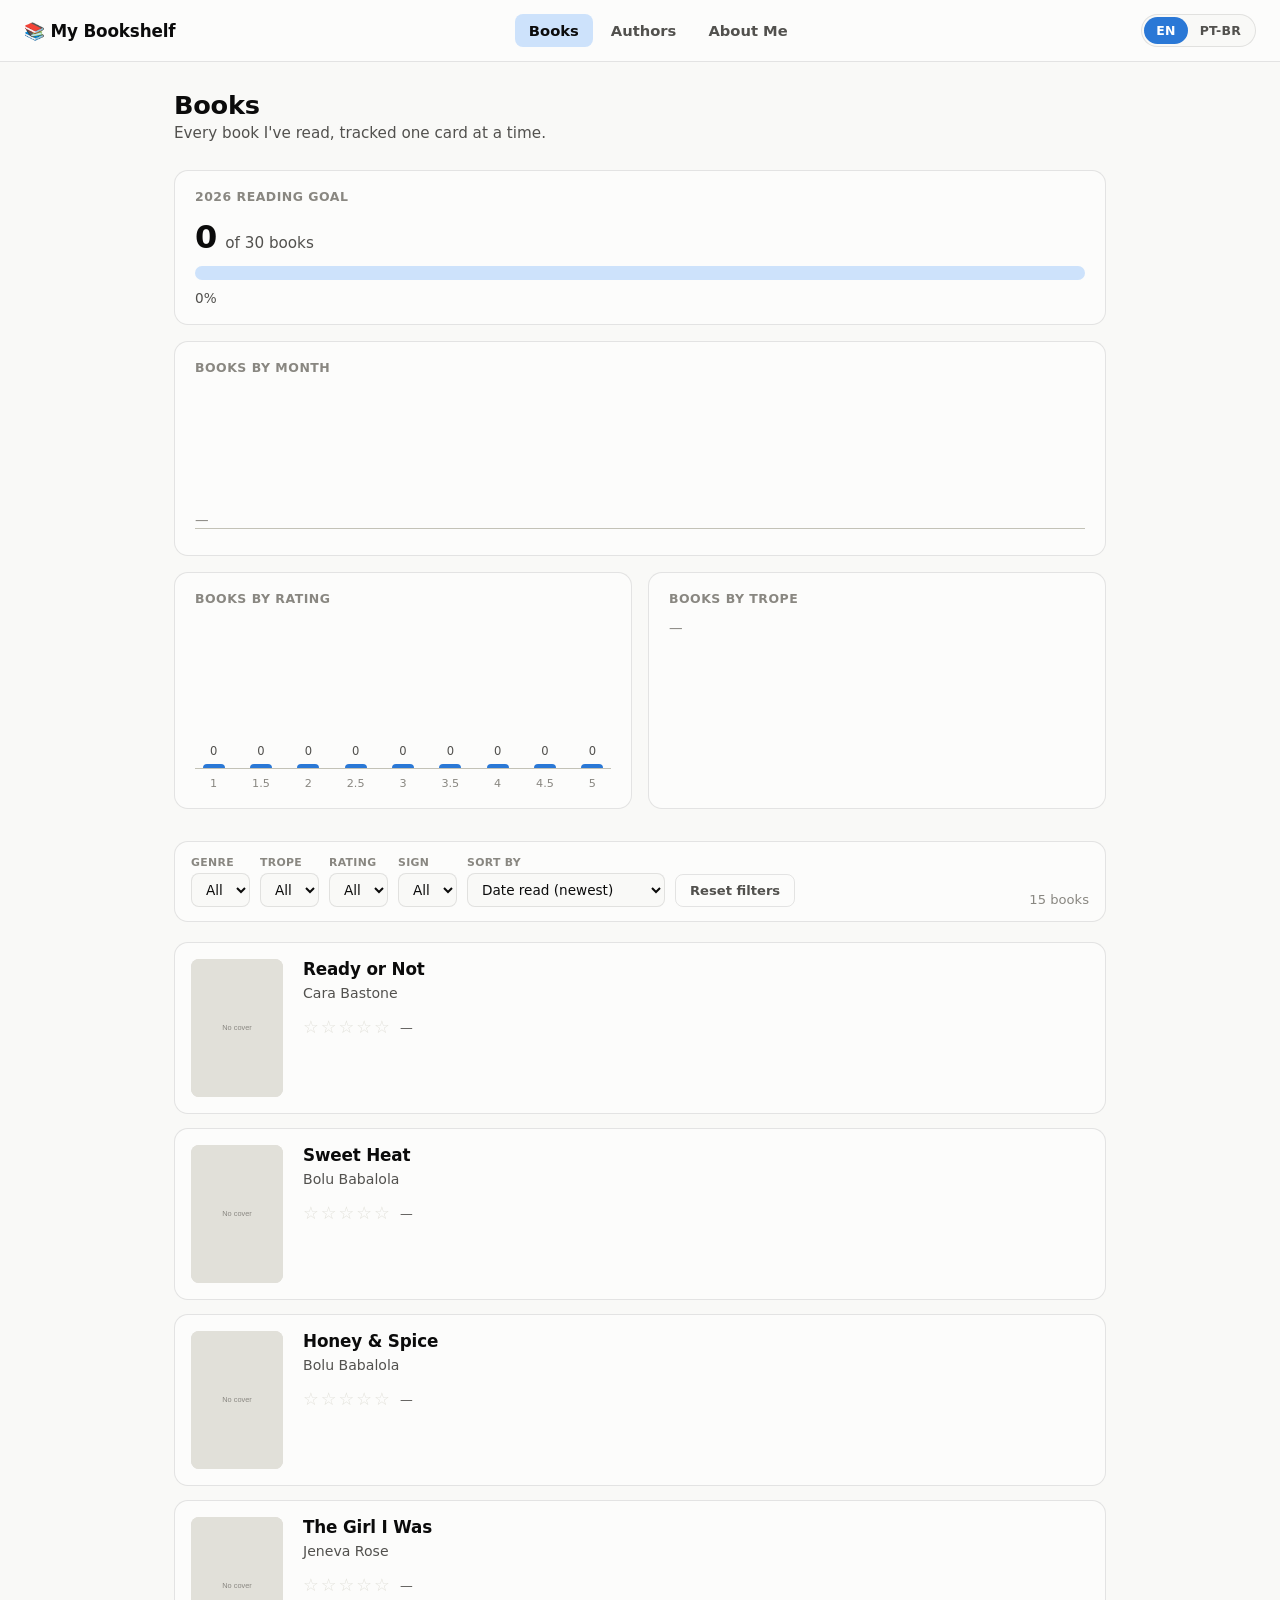
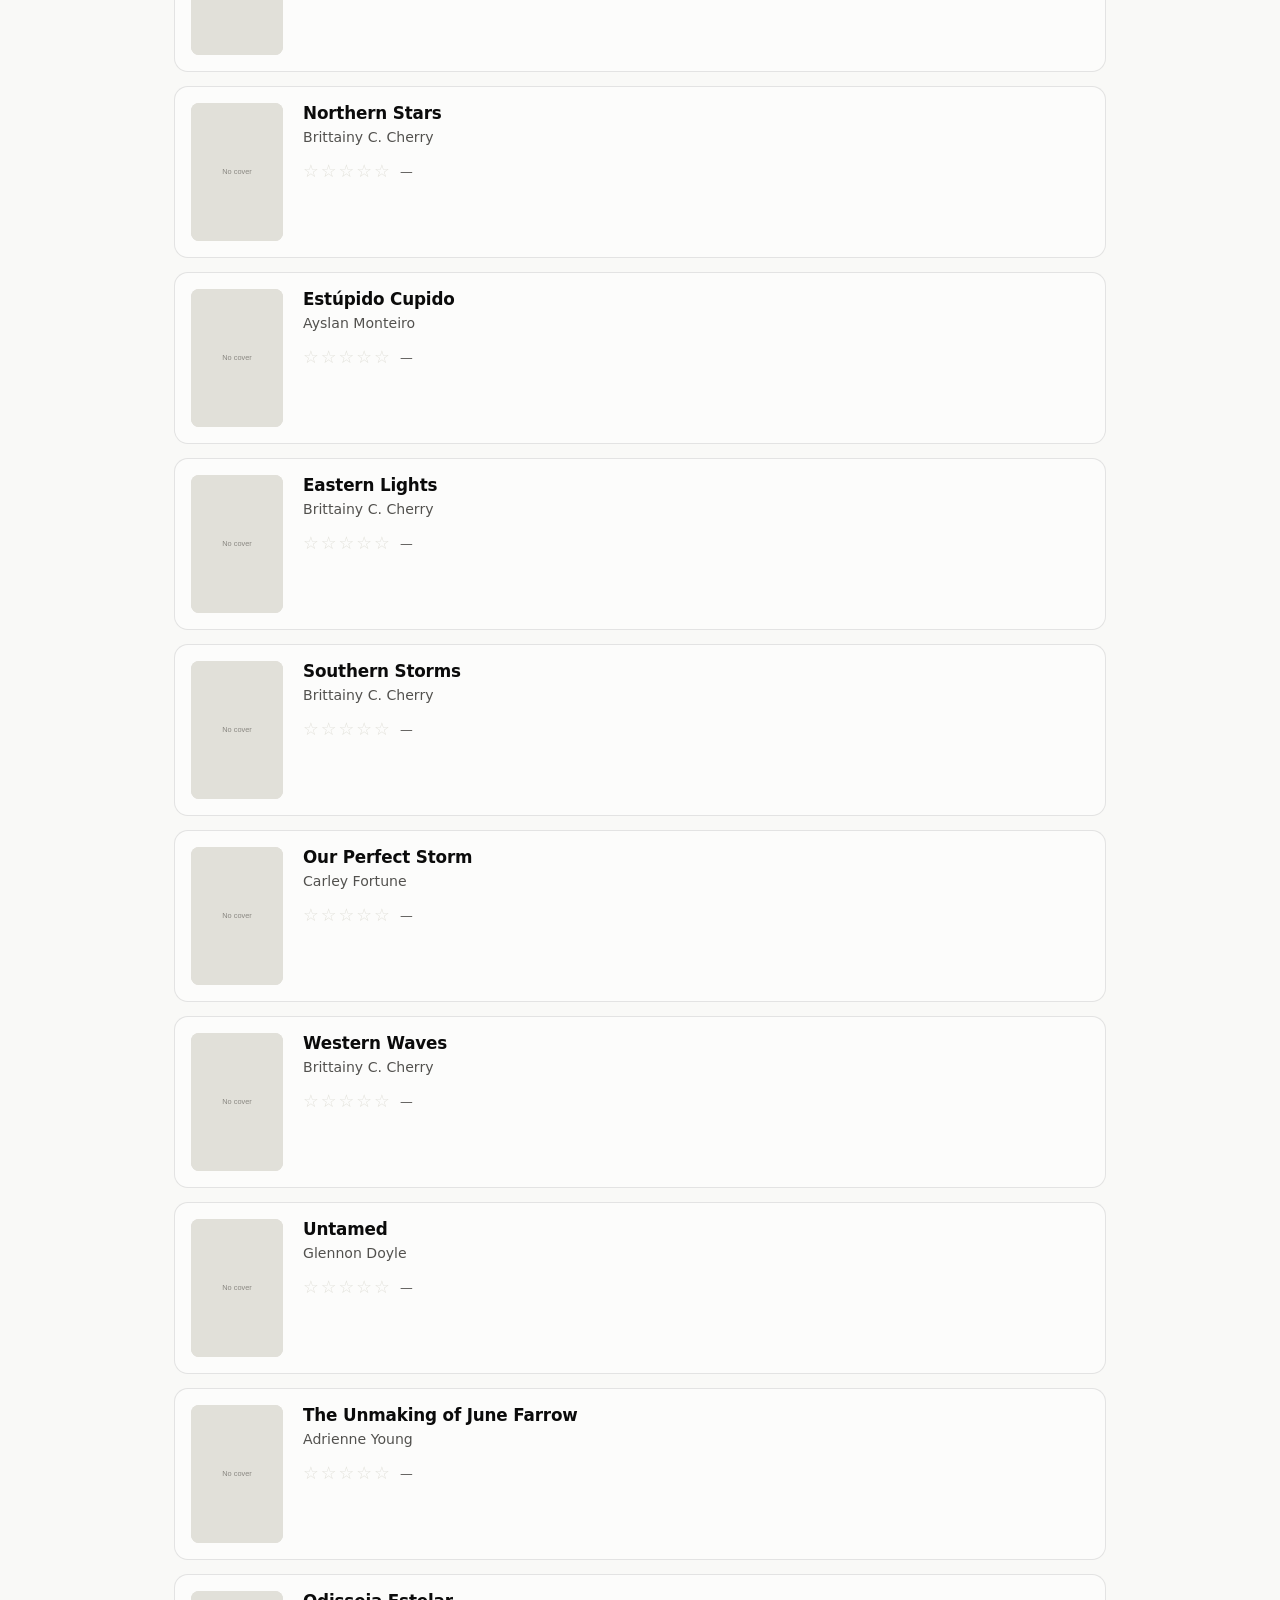
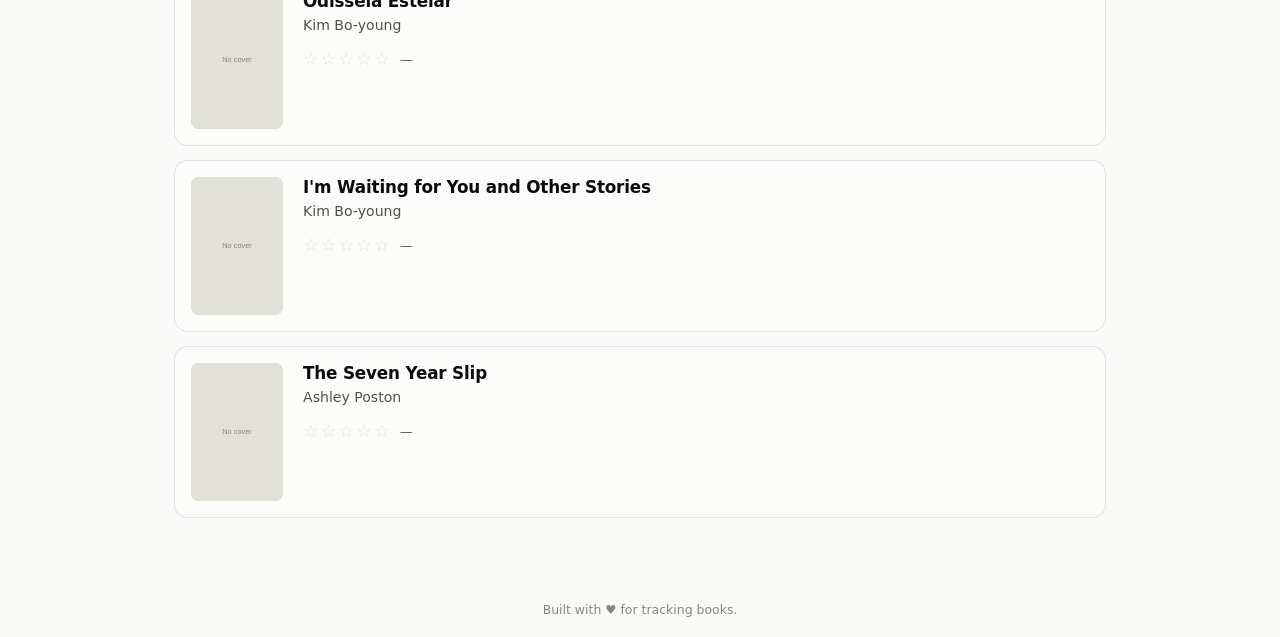
==== index.html @ 62104d34 "Scaffold books-library site: nav, i18n (EN/PT-BR), dashboard, book cards, filters/sorting Co-Authore" ====
<!doctype html>
<html lang="en">
<head>
  <meta charset="utf-8" />
  <meta name="viewport" content="width=device-width, initial-scale=1" />
  <title>Books — My Bookshelf</title>
  <link rel="stylesheet" href="css/style.css" />
</head>
<body data-page="books">
  <div id="nav-placeholder"></div>

  <main>
    <h1 class="page-title" data-i18n="books.title"></h1>
    <p class="page-subtitle" data-i18n="books.subtitle"></p>

    <section class="dashboard" id="dashboard" aria-label="Reading stats">
      <div class="viz-card viz-card--wide">
        <h2 class="viz-card__title" data-i18n="dashboard.goal.title"></h2>
        <div class="meter" id="goal-meter"></div>
      </div>

      <div class="viz-card viz-card--wide">
        <h2 class="viz-card__title" data-i18n="dashboard.bymonth.title"></h2>
        <div class="barchart" id="chart-bymonth"></div>
        <div class="barchart__labels" id="chart-bymonth-labels"></div>
      </div>

      <div class="viz-card">
        <h2 class="viz-card__title" data-i18n="dashboard.byrating.title"></h2>
        <div class="barchart" id="chart-byrating"></div>
        <div class="barchart__labels" id="chart-byrating-labels"></div>
      </div>

      <div class="viz-card">
        <h2 class="viz-card__title" data-i18n="dashboard.bytrope.title"></h2>
        <div class="hbarchart" id="chart-bytrope"></div>
      </div>
    </section>

    <section class="controls" id="controls">
      <div class="controls__group">
        <label data-i18n="controls.genre"></label>
        <select id="filter-genre"></select>
      </div>
      <div class="controls__group">
        <label data-i18n="controls.trope"></label>
        <select id="filter-trope"></select>
      </div>
      <div class="controls__group">
        <label data-i18n="controls.rating"></label>
        <select id="filter-rating"></select>
      </div>
      <div class="controls__group">
        <label data-i18n="controls.sign"></label>
        <select id="filter-sign"></select>
      </div>
      <div class="controls__group">
        <label data-i18n="controls.sort"></label>
        <select id="sort-select">
          <option value="dateDesc" data-i18n="sort.dateDesc"></option>
          <option value="dateAsc" data-i18n="sort.dateAsc"></option>
          <option value="ratingDesc" data-i18n="sort.ratingDesc"></option>
          <option value="ratingAsc" data-i18n="sort.ratingAsc"></option>
          <option value="titleAsc" data-i18n="sort.titleAsc"></option>
          <option value="yearDesc" data-i18n="sort.yearDesc"></option>
          <option value="yearAsc" data-i18n="sort.yearAsc"></option>
        </select>
      </div>
      <button type="button" class="controls__reset" id="reset-filters" data-i18n="controls.reset"></button>
      <span class="controls__count" id="results-count"></span>
    </section>

    <div class="book-list" id="book-list"></div>
  </main>

  <div id="footer-placeholder"></div>
  <div class="chart-tooltip" id="chart-tooltip"></div>

  <script src="js/i18n.js"></script>
  <script src="js/nav.js"></script>
  <script src="js/books.js"></script>
</body>
</html>
---- css/style.css ----
/* ---------------------------------------------------------------
   Design tokens (see dataviz skill palette.md for source values)
--------------------------------------------------------------- */
:root {
  color-scheme: light;
  --surface-1:      #fcfcfb;
  --page-plane:     #f9f9f7;
  --text-primary:   #0b0b0b;
  --text-secondary: #52514e;
  --text-muted:     #898781;
  --gridline:       #e1e0d9;
  --baseline:       #c3c2b7;
  --border:         rgba(11,11,11,0.10);

  --series-1:       #2a78d6; /* blue - primary accent */
  --series-1-100:   #cde2fb;
  --series-1-250:   #86b6ef;
  --series-2:       #eb6834; /* orange */
  --series-3:       #1baf7a; /* aqua */
  --series-4:       #eda100; /* yellow */
  --series-5:       #e87ba4; /* magenta */
  --series-7:       #4a3aa7; /* violet */

  --good:           #0ca30c;

  --radius-card: 14px;
  --radius-sm: 8px;
  --font-sans: system-ui, -apple-system, "Segoe UI", sans-serif;
}

@media (prefers-color-scheme: dark) {
  :root:where(:not([data-theme="light"])) {
    color-scheme: dark;
    --surface-1:      #1a1a19;
    --page-plane:     #0d0d0d;
    --text-primary:   #ffffff;
    --text-secondary: #c3c2b7;
    --text-muted:     #898781;
    --gridline:       #2c2c2a;
    --baseline:       #383835;
    --border:         rgba(255,255,255,0.10);

    --series-1:       #3987e5;
    --series-1-100:   #184f95;
    --series-1-250:   #1c5cab;
    --series-2:       #d95926;
    --series-3:       #199e70;
    --series-4:       #c98500;
    --series-5:       #d55181;
    --series-7:       #9085e9;

    --good:           #0ca30c;
  }
}

* { box-sizing: border-box; }

html, body {
  margin: 0;
  padding: 0;
  background: var(--page-plane);
  color: var(--text-primary);
  font-family: var(--font-sans);
  -webkit-font-smoothing: antialiased;
}

body {
  min-height: 100vh;
  display: flex;
  flex-direction: column;
}

a { color: inherit; }

img { max-width: 100%; display: block; }

/* -----------------------------------------------------------------
   Nav
----------------------------------------------------------------- */
.site-nav {
  position: sticky;
  top: 0;
  z-index: 20;
  display: flex;
  align-items: center;
  justify-content: space-between;
  gap: 16px;
  padding: 14px 24px;
  background: var(--surface-1);
  border-bottom: 1px solid var(--border);
}

.site-nav__brand {
  font-weight: 700;
  font-size: 1.05rem;
  letter-spacing: -0.01em;
  white-space: nowrap;
}

.site-nav__links {
  display: flex;
  gap: 4px;
  flex: 1;
  justify-content: center;
}

.site-nav__links a {
  text-decoration: none;
  color: var(--text-secondary);
  font-size: 0.92rem;
  font-weight: 600;
  padding: 8px 14px;
  border-radius: var(--radius-sm);
}

.site-nav__links a:hover {
  background: var(--gridline);
  color: var(--text-primary);
}

.site-nav__links a.is-active {
  color: var(--text-primary);
  background: var(--series-1-100);
}

.lang-toggle {
  display: inline-flex;
  border: 1px solid var(--border);
  border-radius: 999px;
  padding: 2px;
  background: var(--page-plane);
  flex-shrink: 0;
}

.lang-toggle button {
  border: none;
  background: transparent;
  color: var(--text-secondary);
  font-family: var(--font-sans);
  font-size: 0.78rem;
  font-weight: 700;
  padding: 6px 12px;
  border-radius: 999px;
  cursor: pointer;
  letter-spacing: 0.02em;
}

.lang-toggle button.is-active {
  background: var(--series-1);
  color: #fff;
}

/* -----------------------------------------------------------------
   Layout
----------------------------------------------------------------- */
main {
  flex: 1;
  width: 100%;
  max-width: 980px;
  margin: 0 auto;
  padding: 28px 24px 64px;
}

.page-title {
  font-size: 1.6rem;
  font-weight: 700;
  letter-spacing: -0.01em;
  margin: 0 0 4px;
}

.page-subtitle {
  color: var(--text-secondary);
  margin: 0 0 28px;
  font-size: 0.95rem;
}

.empty-state {
  border: 1px dashed var(--border);
  border-radius: var(--radius-card);
  padding: 48px 24px;
  text-align: center;
  color: var(--text-muted);
}

/* -----------------------------------------------------------------
   Dashboard
----------------------------------------------------------------- */
.dashboard {
  display: grid;
  grid-template-columns: repeat(2, 1fr);
  gap: 16px;
  margin-bottom: 32px;
}

.viz-card {
  background: var(--surface-1);
  border: 1px solid var(--border);
  border-radius: var(--radius-card);
  padding: 18px 20px;
}

.viz-card--wide {
  grid-column: 1 / -1;
}

.viz-card__title {
  font-size: 0.78rem;
  font-weight: 700;
  text-transform: uppercase;
  letter-spacing: 0.04em;
  color: var(--text-muted);
  margin: 0 0 14px;
}

/* Progress meter */
.meter {
  display: flex;
  flex-direction: column;
  gap: 10px;
}

.meter__headline {
  display: flex;
  align-items: baseline;
  gap: 8px;
}

.meter__value {
  font-size: 2rem;
  font-weight: 700;
  font-variant-numeric: proportional-nums;
}

.meter__goal {
  color: var(--text-secondary);
  font-size: 0.95rem;
}

.meter__track {
  height: 14px;
  border-radius: 999px;
  background: var(--series-1-100);
  overflow: hidden;
}

.meter__fill {
  height: 100%;
  border-radius: 999px;
  background: var(--series-1);
  transition: width 0.4s ease;
}

.meter__pct {
  color: var(--text-secondary);
  font-size: 0.85rem;
}

/* Bar / column charts (custom SVG-free HTML bars) */
.barchart {
  display: flex;
  align-items: flex-end;
  gap: 10px;
  min-height: 140px;
  padding-top: 8px;
  border-bottom: 1px solid var(--baseline);
  overflow-x: auto;
}

.barchart__col {
  display: flex;
  flex-direction: column;
  align-items: center;
  justify-content: flex-end;
  gap: 6px;
  min-width: 34px;
  flex: 1;
  height: 140px;
  position: relative;
}

.barchart__value {
  font-size: 0.72rem;
  color: var(--text-secondary);
  font-variant-numeric: tabular-nums;
}

.barchart__bar {
  width: 22px;
  max-width: 24px;
  background: var(--series-1);
  border-radius: 4px 4px 0 0;
  cursor: default;
}

.barchart__labels {
  display: flex;
  gap: 10px;
  margin-top: 8px;
}

.barchart__label {
  min-width: 34px;
  flex: 1;
  text-align: center;
  font-size: 0.7rem;
  color: var(--text-muted);
  white-space: nowrap;
}

/* Horizontal bar chart (tropes) */
.hbarchart {
  display: flex;
  flex-direction: column;
  gap: 10px;
}

.hbarchart__row {
  display: grid;
  grid-template-columns: 120px 1fr 28px;
  align-items: center;
  gap: 10px;
}

.hbarchart__label {
  font-size: 0.78rem;
  color: var(--text-secondary);
  text-align: right;
  white-space: nowrap;
  overflow: hidden;
  text-overflow: ellipsis;
}

.hbarchart__track {
  background: var(--gridline);
  border-radius: 4px;
  height: 16px;
  overflow: hidden;
}

.hbarchart__fill {
  height: 100%;
  background: var(--series-1);
  border-radius: 4px;
}

.hbarchart__value {
  font-size: 0.75rem;
  color: var(--text-secondary);
  font-variant-numeric: tabular-nums;
}

.chart-tooltip {
  position: fixed;
  pointer-events: none;
  background: var(--text-primary);
  color: var(--page-plane);
  font-size: 0.75rem;
  padding: 6px 10px;
  border-radius: 6px;
  z-index: 50;
  opacity: 0;
  transform: translate(-50%, -8px);
  transition: opacity 0.1s ease;
  white-space: nowrap;
}

.chart-tooltip.is-visible { opacity: 1; }

/* -----------------------------------------------------------------
   Filters & sorting
----------------------------------------------------------------- */
.controls {
  display: flex;
  flex-wrap: wrap;
  gap: 10px;
  align-items: center;
  margin-bottom: 20px;
  padding: 14px 16px;
  background: var(--surface-1);
  border: 1px solid var(--border);
  border-radius: var(--radius-card);
}

.controls__group {
  display: flex;
  flex-direction: column;
  gap: 4px;
}

.controls__group label {
  font-size: 0.68rem;
  text-transform: uppercase;
  letter-spacing: 0.03em;
  color: var(--text-muted);
  font-weight: 700;
}

.controls select,
.controls input[type="search"] {
  font-family: var(--font-sans);
  font-size: 0.85rem;
  padding: 7px 10px;
  border-radius: var(--radius-sm);
  border: 1px solid var(--border);
  background: var(--page-plane);
  color: var(--text-primary);
}

.controls__reset {
  align-self: flex-end;
  border: 1px solid var(--border);
  background: transparent;
  color: var(--text-secondary);
  font-family: var(--font-sans);
  font-size: 0.82rem;
  font-weight: 600;
  padding: 8px 14px;
  border-radius: var(--radius-sm);
  cursor: pointer;
}

.controls__reset:hover {
  background: var(--gridline);
  color: var(--text-primary);
}

.controls__count {
  margin-left: auto;
  font-size: 0.82rem;
  color: var(--text-muted);
  align-self: flex-end;
}

/* -----------------------------------------------------------------
   Book cards
----------------------------------------------------------------- */
.book-list {
  display: flex;
  flex-direction: column;
  gap: 14px;
}

.book-card {
  display: flex;
  gap: 20px;
  background: var(--surface-1);
  border: 1px solid var(--border);
  border-radius: var(--radius-card);
  padding: 16px;
}

.book-card__cover {
  flex-shrink: 0;
  width: 92px;
  height: 138px;
  border-radius: var(--radius-sm);
  object-fit: cover;
  background: var(--gridline);
}

.book-card__body {
  flex: 1;
  min-width: 0;
  display: flex;
  flex-direction: column;
  gap: 6px;
}

.book-card__title {
  font-size: 1.05rem;
  font-weight: 700;
  margin: 0;
  letter-spacing: -0.01em;
}

.book-card__author {
  color: var(--text-secondary);
  font-size: 0.88rem;
  margin: 0;
}

.book-card__synopsis {
  color: var(--text-primary);
  font-size: 0.9rem;
  margin: 2px 0 4px;
  font-style: italic;
}

.book-card__meta {
  display: flex;
  flex-wrap: wrap;
  gap: 8px;
  margin-top: 2px;
}

.tag {
  display: inline-flex;
  align-items: center;
  gap: 4px;
  font-size: 0.75rem;
  font-weight: 600;
  padding: 4px 10px;
  border-radius: 999px;
  background: var(--gridline);
  color: var(--text-secondary);
  white-space: nowrap;
}

.tag--date { background: var(--series-1-100); color: var(--text-primary); }
.tag--genre { background: var(--gridline); }
.tag--trope { background: var(--gridline); }
.tag--sign { background: var(--gridline); }
.tag--year { background: var(--gridline); }

.book-card__rating {
  display: flex;
  align-items: center;
  gap: 8px;
  margin-top: 4px;
}

.stars {
  position: relative;
  display: inline-block;
  font-size: 1.1rem;
  line-height: 1;
  color: var(--gridline);
}

.stars__fill {
  position: absolute;
  top: 0;
  left: 0;
  overflow: hidden;
  white-space: nowrap;
  color: var(--series-4);
}

.stars__base, .stars__fill span { letter-spacing: 2px; }

.rating-num {
  font-size: 0.8rem;
  color: var(--text-secondary);
  font-variant-numeric: tabular-nums;
}

/* -----------------------------------------------------------------
   Footer
----------------------------------------------------------------- */
.site-footer {
  text-align: center;
  padding: 20px;
  color: var(--text-muted);
  font-size: 0.78rem;
}

/* -----------------------------------------------------------------
   Responsive
----------------------------------------------------------------- */
@media (max-width: 720px) {
  .dashboard { grid-template-columns: 1fr; }
  .book-card { flex-direction: column; }
  .book-card__cover { width: 100%; height: 200px; }
  .site-nav { flex-wrap: wrap; }
  .site-nav__links { order: 3; width: 100%; justify-content: flex-start; overflow-x: auto; }
}
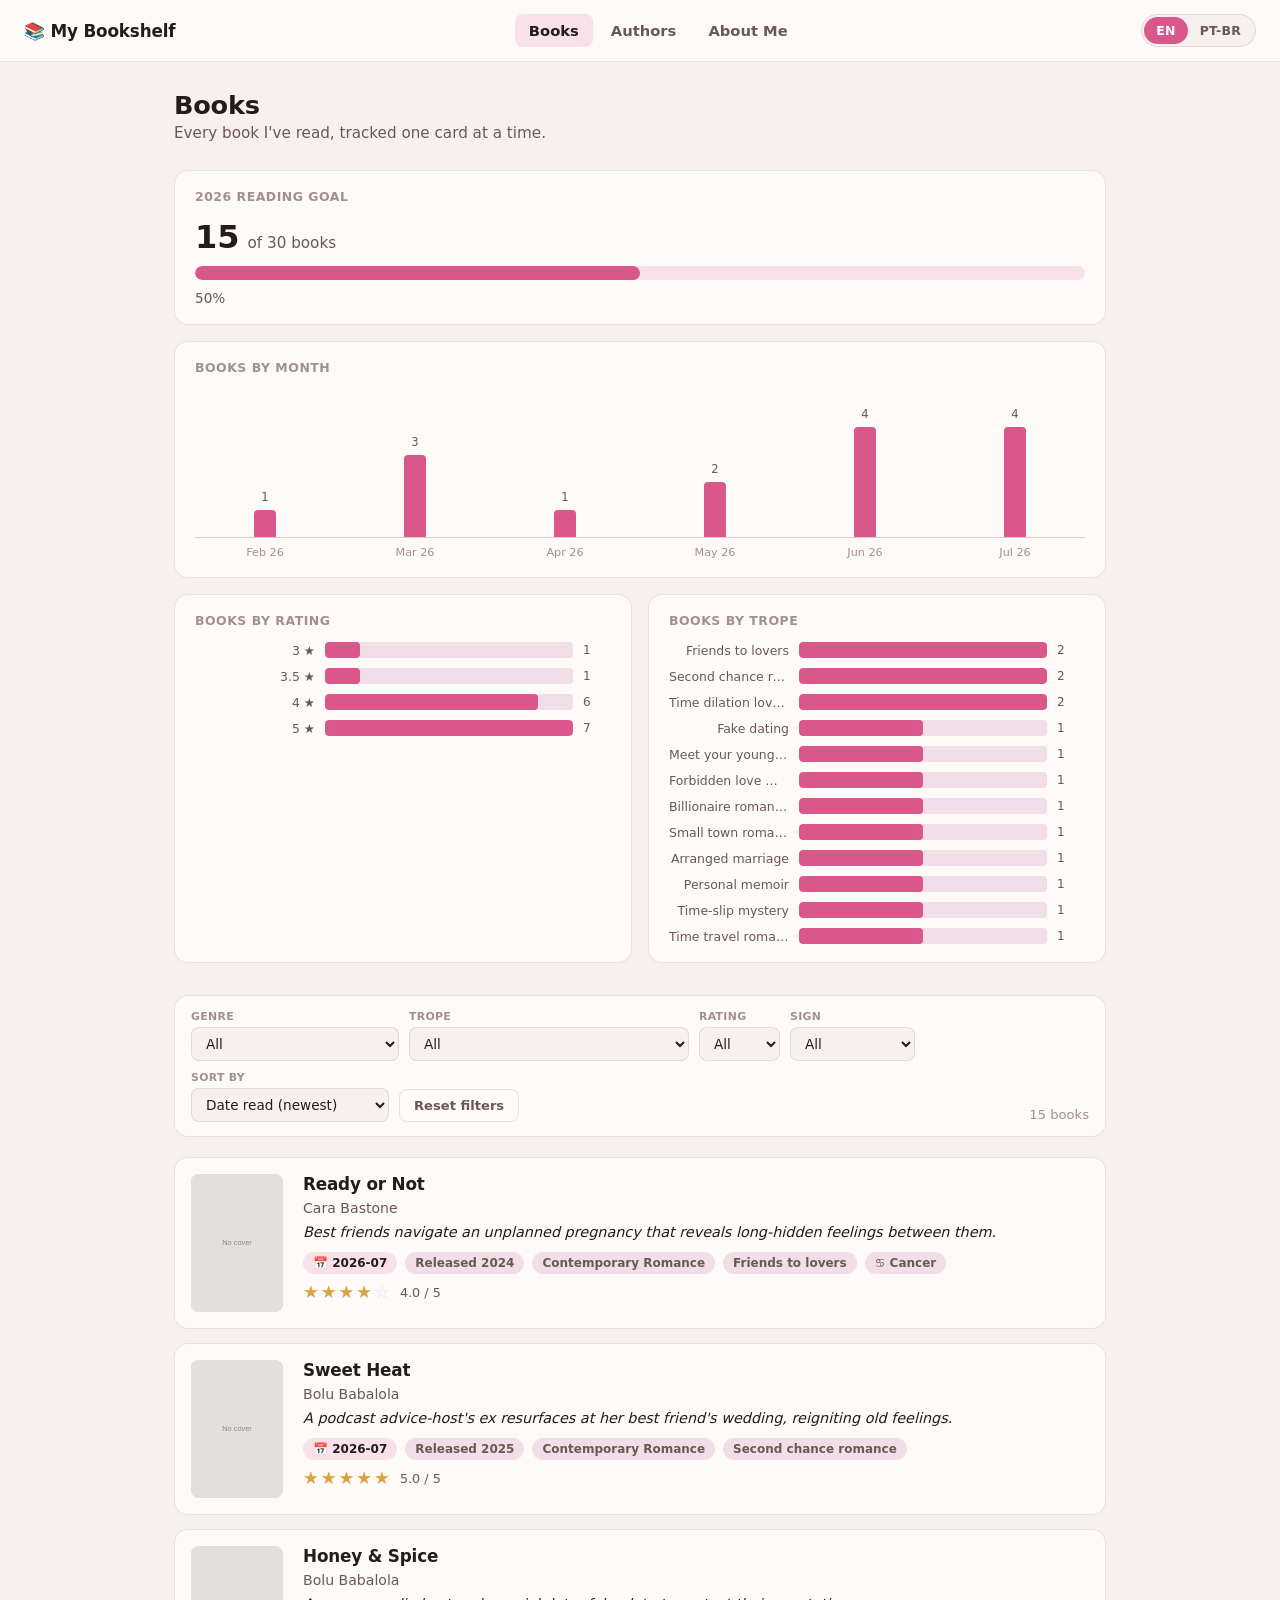
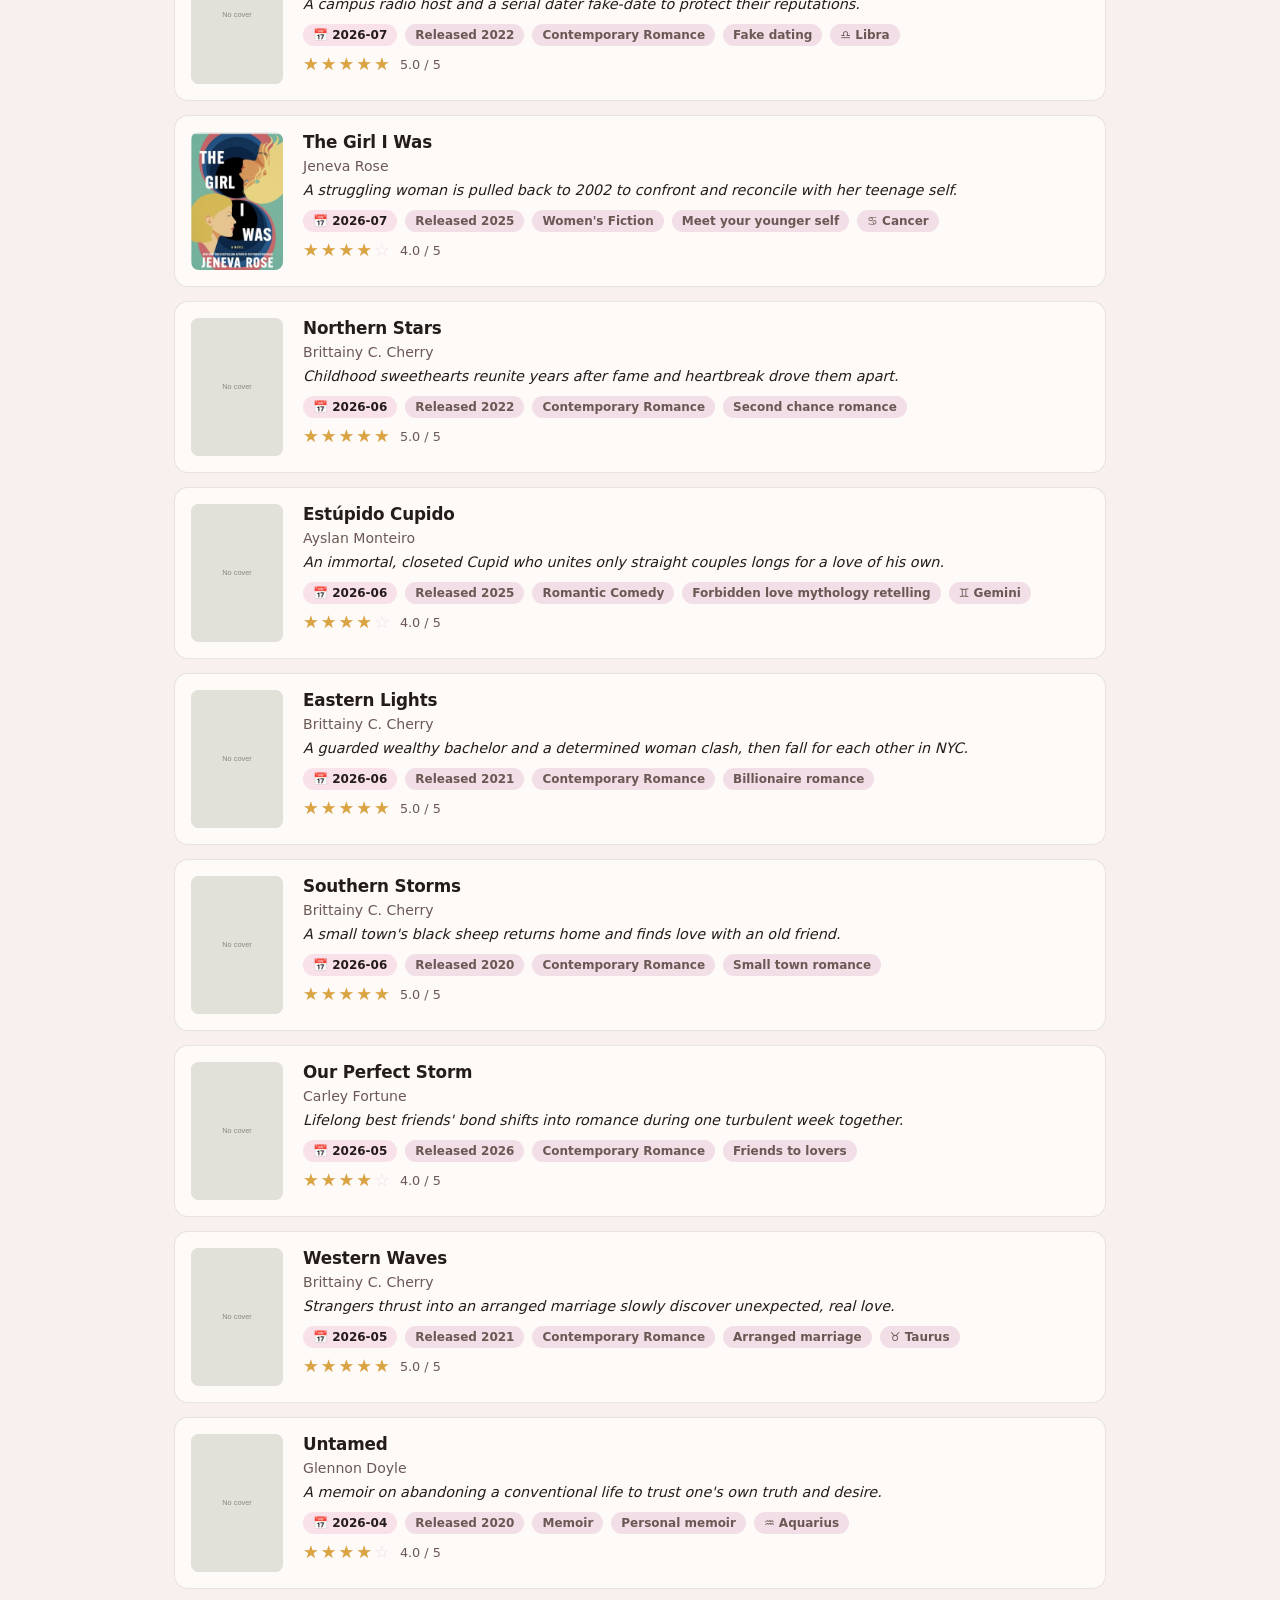
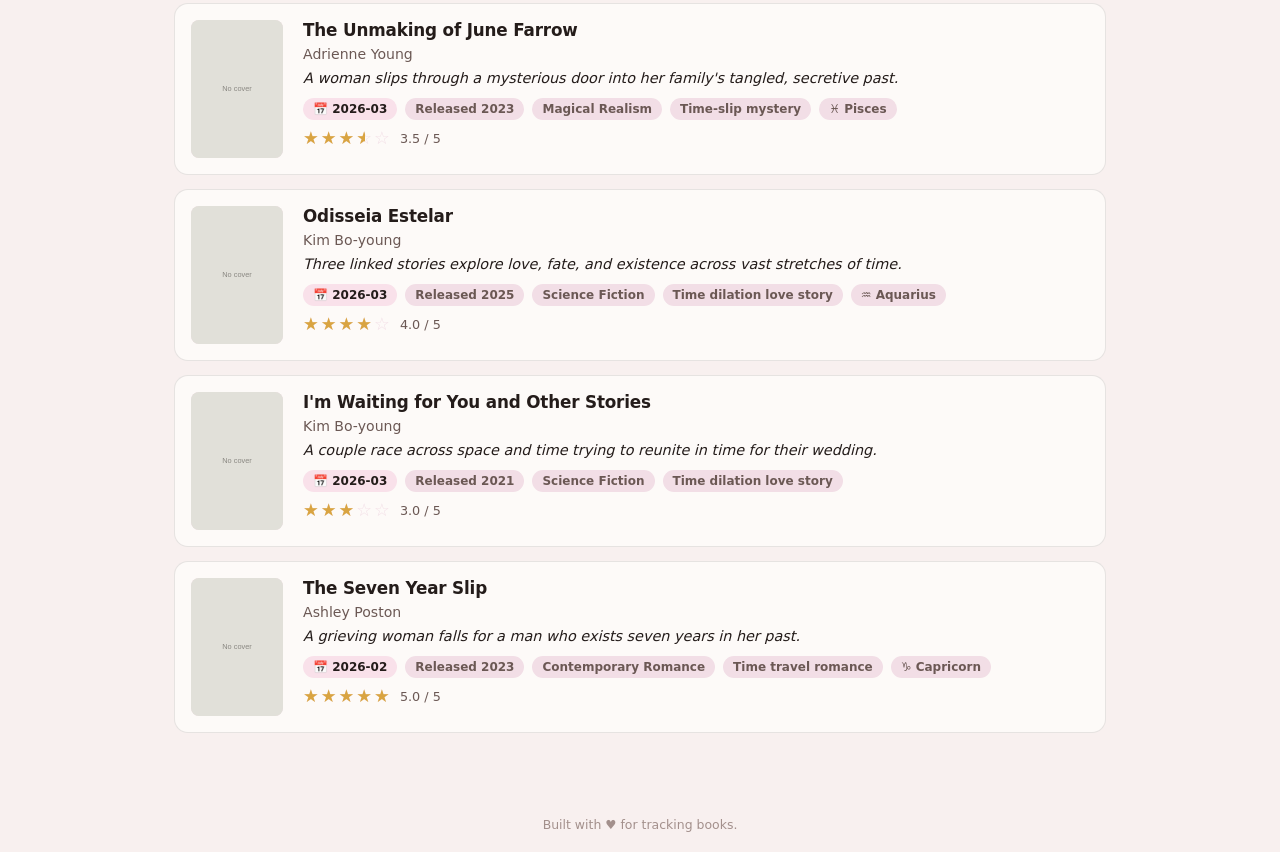
==== commit 64076a39: "Switch to off-white/pink palette, make rating chart horizontal (skip zero counts), use screenshot co" ====
--- a/index.html
+++ b/index.html
@@ -27,8 +27,7 @@
 
       <div class="viz-card">
         <h2 class="viz-card__title" data-i18n="dashboard.byrating.title"></h2>
-        <div class="barchart" id="chart-byrating"></div>
-        <div class="barchart__labels" id="chart-byrating-labels"></div>
+        <div class="hbarchart" id="chart-byrating"></div>
       </div>
 
       <div class="viz-card">
--- a/css/style.css
+++ b/css/style.css
@@ -1,56 +1,27 @@
 /* ---------------------------------------------------------------
-   Design tokens (see dataviz skill palette.md for source values)
+   Design tokens — off-white + light pink palette
 --------------------------------------------------------------- */
 :root {
   color-scheme: light;
-  --surface-1:      #fcfcfb;
-  --page-plane:     #f9f9f7;
-  --text-primary:   #0b0b0b;
-  --text-secondary: #52514e;
-  --text-muted:     #898781;
-  --gridline:       #e1e0d9;
-  --baseline:       #c3c2b7;
-  --border:         rgba(11,11,11,0.10);
-
-  --series-1:       #2a78d6; /* blue - primary accent */
-  --series-1-100:   #cde2fb;
-  --series-1-250:   #86b6ef;
-  --series-2:       #eb6834; /* orange */
-  --series-3:       #1baf7a; /* aqua */
-  --series-4:       #eda100; /* yellow */
-  --series-5:       #e87ba4; /* magenta */
-  --series-7:       #4a3aa7; /* violet */
+  --surface-1:      #fdfaf8;
+  --page-plane:     #f8f0ef;
+  --text-primary:   #241c1a;
+  --text-secondary: #6b5854;
+  --text-muted:     #a3908c;
+  --gridline:       #f2dee6;
+  --baseline:       #e6c7d3;
+  --border:         rgba(36,28,26,0.10);
+
+  --series-1:       #d9578a; /* pink - primary accent */
+  --series-1-100:   #f9e1ea; /* light pink track/tag bg */
+  --series-1-250:   #efb9cf; /* mid pink */
+  --star-gold:      #d9a441;
 
   --good:           #0ca30c;
 
   --radius-card: 14px;
   --radius-sm: 8px;
   --font-sans: system-ui, -apple-system, "Segoe UI", sans-serif;
-}
-
-@media (prefers-color-scheme: dark) {
-  :root:where(:not([data-theme="light"])) {
-    color-scheme: dark;
-    --surface-1:      #1a1a19;
-    --page-plane:     #0d0d0d;
-    --text-primary:   #ffffff;
-    --text-secondary: #c3c2b7;
-    --text-muted:     #898781;
-    --gridline:       #2c2c2a;
-    --baseline:       #383835;
-    --border:         rgba(255,255,255,0.10);
-
-    --series-1:       #3987e5;
-    --series-1-100:   #184f95;
-    --series-1-250:   #1c5cab;
-    --series-2:       #d95926;
-    --series-3:       #199e70;
-    --series-4:       #c98500;
-    --series-5:       #d55181;
-    --series-7:       #9085e9;
-
-    --good:           #0ca30c;
-  }
 }
 
 * { box-sizing: border-box; }
@@ -533,7 +504,7 @@
   left: 0;
   overflow: hidden;
   white-space: nowrap;
-  color: var(--series-4);
+  color: var(--star-gold);
 }
 
 .stars__base, .stars__fill span { letter-spacing: 2px; }
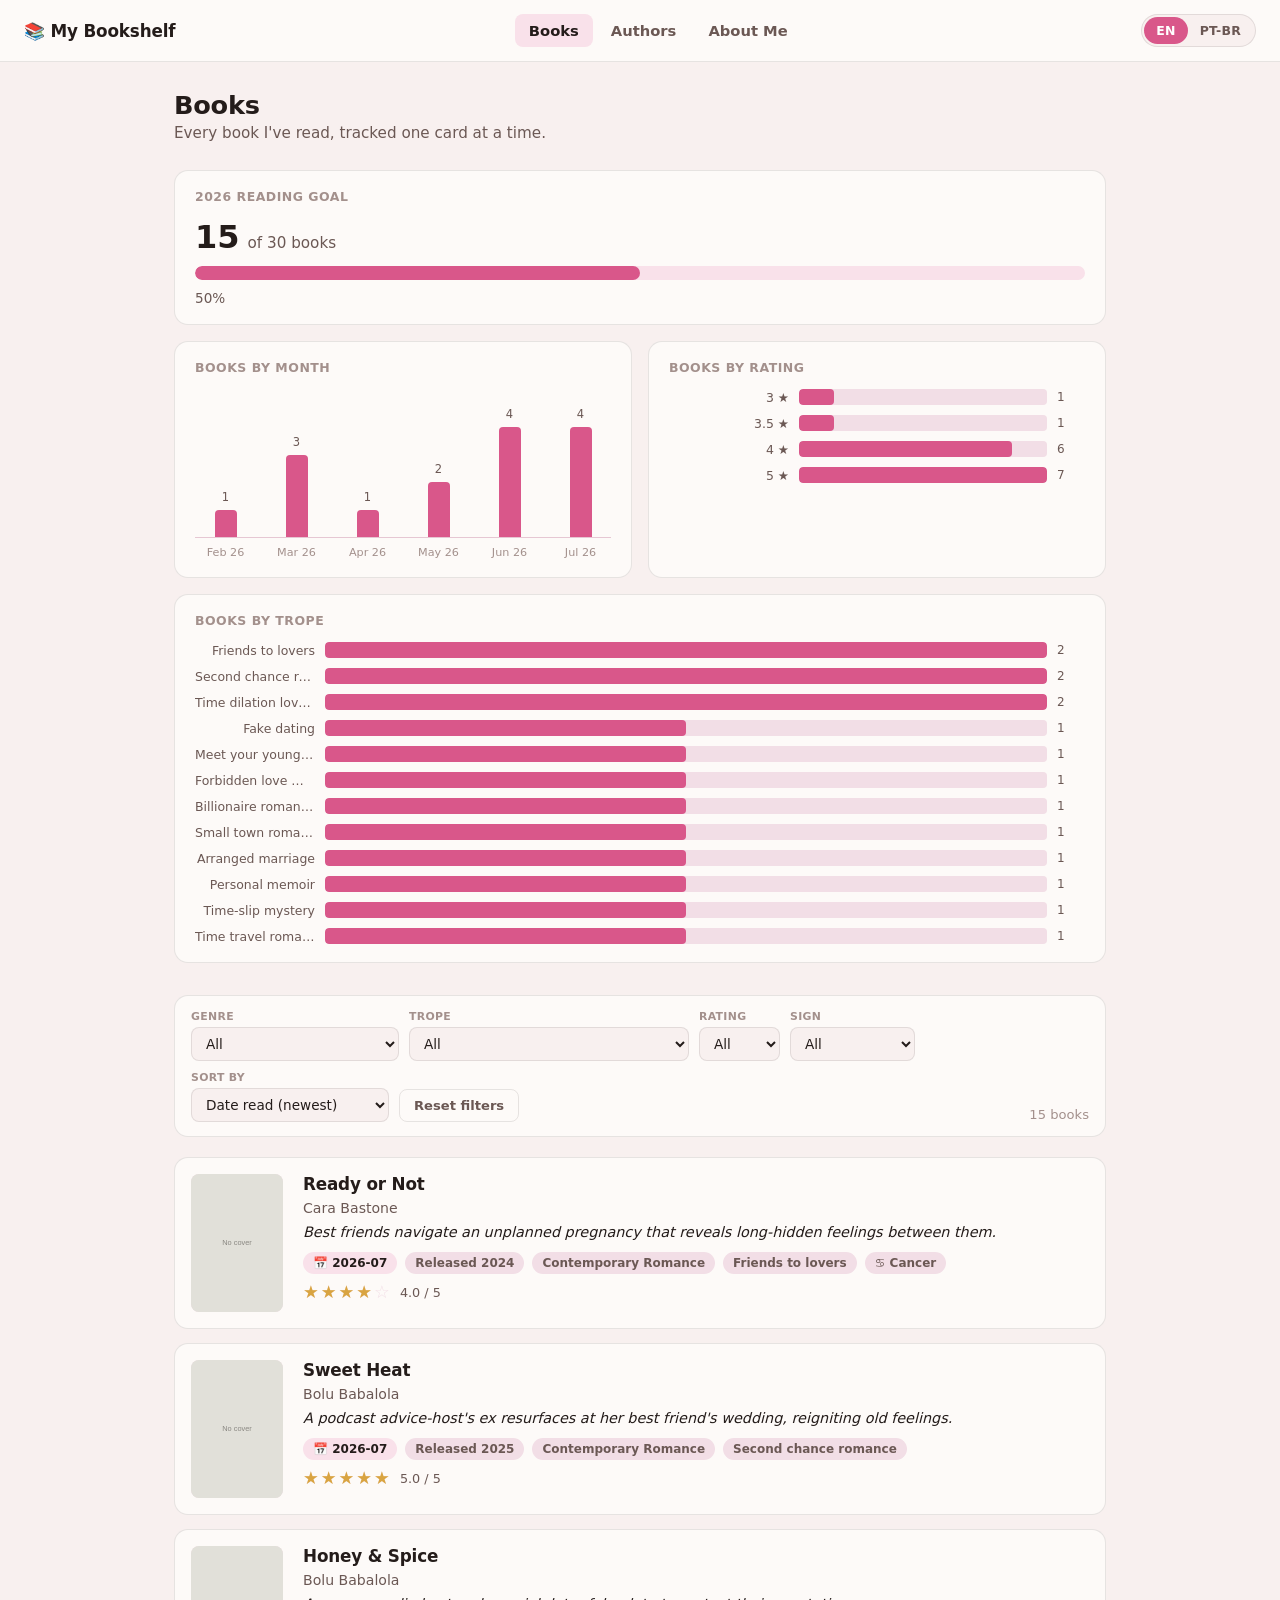
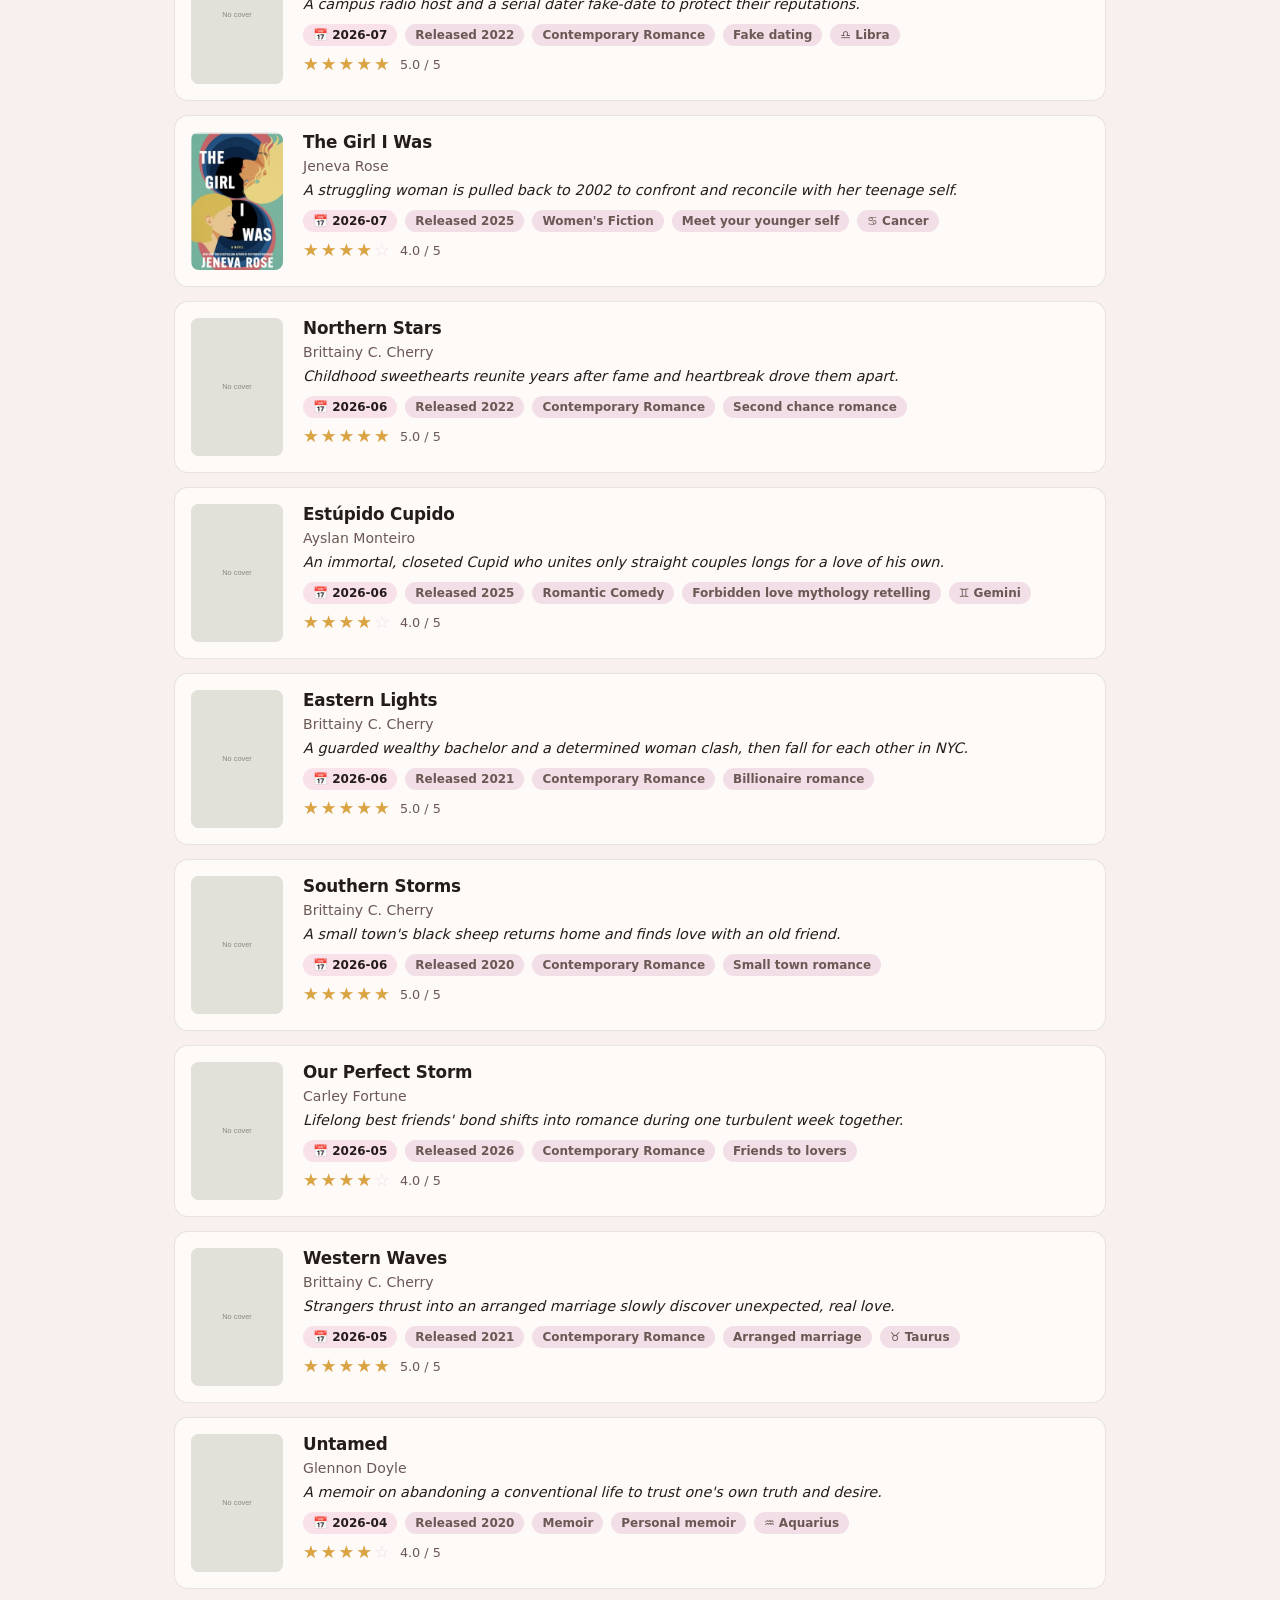
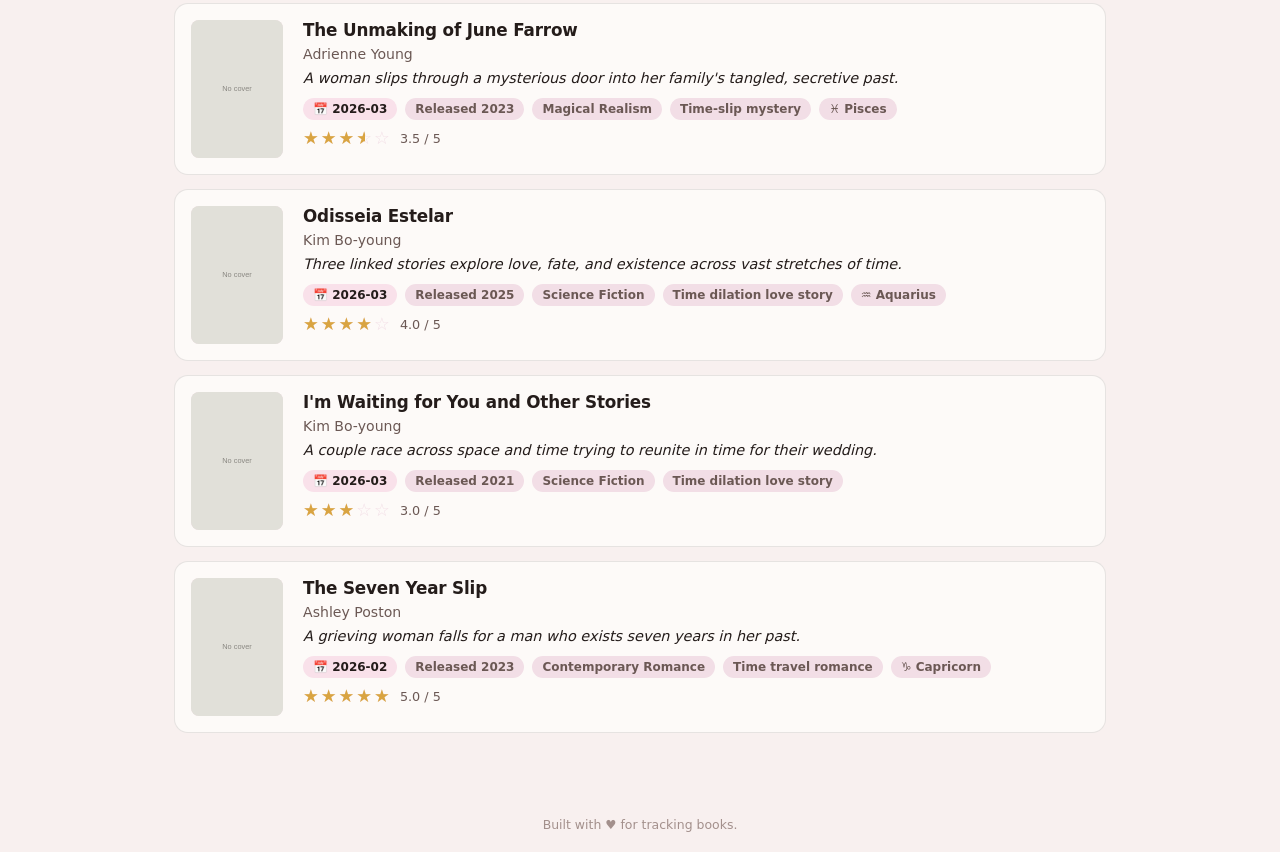
==== commit 17cfe1da: "Rearrange dashboard (month+rating side by side, trope full-width) and add pt-BR title for The Girl I" ====
--- a/index.html
+++ b/index.html
@@ -19,7 +19,7 @@
         <div class="meter" id="goal-meter"></div>
       </div>
 
-      <div class="viz-card viz-card--wide">
+      <div class="viz-card">
         <h2 class="viz-card__title" data-i18n="dashboard.bymonth.title"></h2>
         <div class="barchart" id="chart-bymonth"></div>
         <div class="barchart__labels" id="chart-bymonth-labels"></div>
@@ -30,7 +30,7 @@
         <div class="hbarchart" id="chart-byrating"></div>
       </div>
 
-      <div class="viz-card">
+      <div class="viz-card viz-card--wide">
         <h2 class="viz-card__title" data-i18n="dashboard.bytrope.title"></h2>
         <div class="hbarchart" id="chart-bytrope"></div>
       </div>
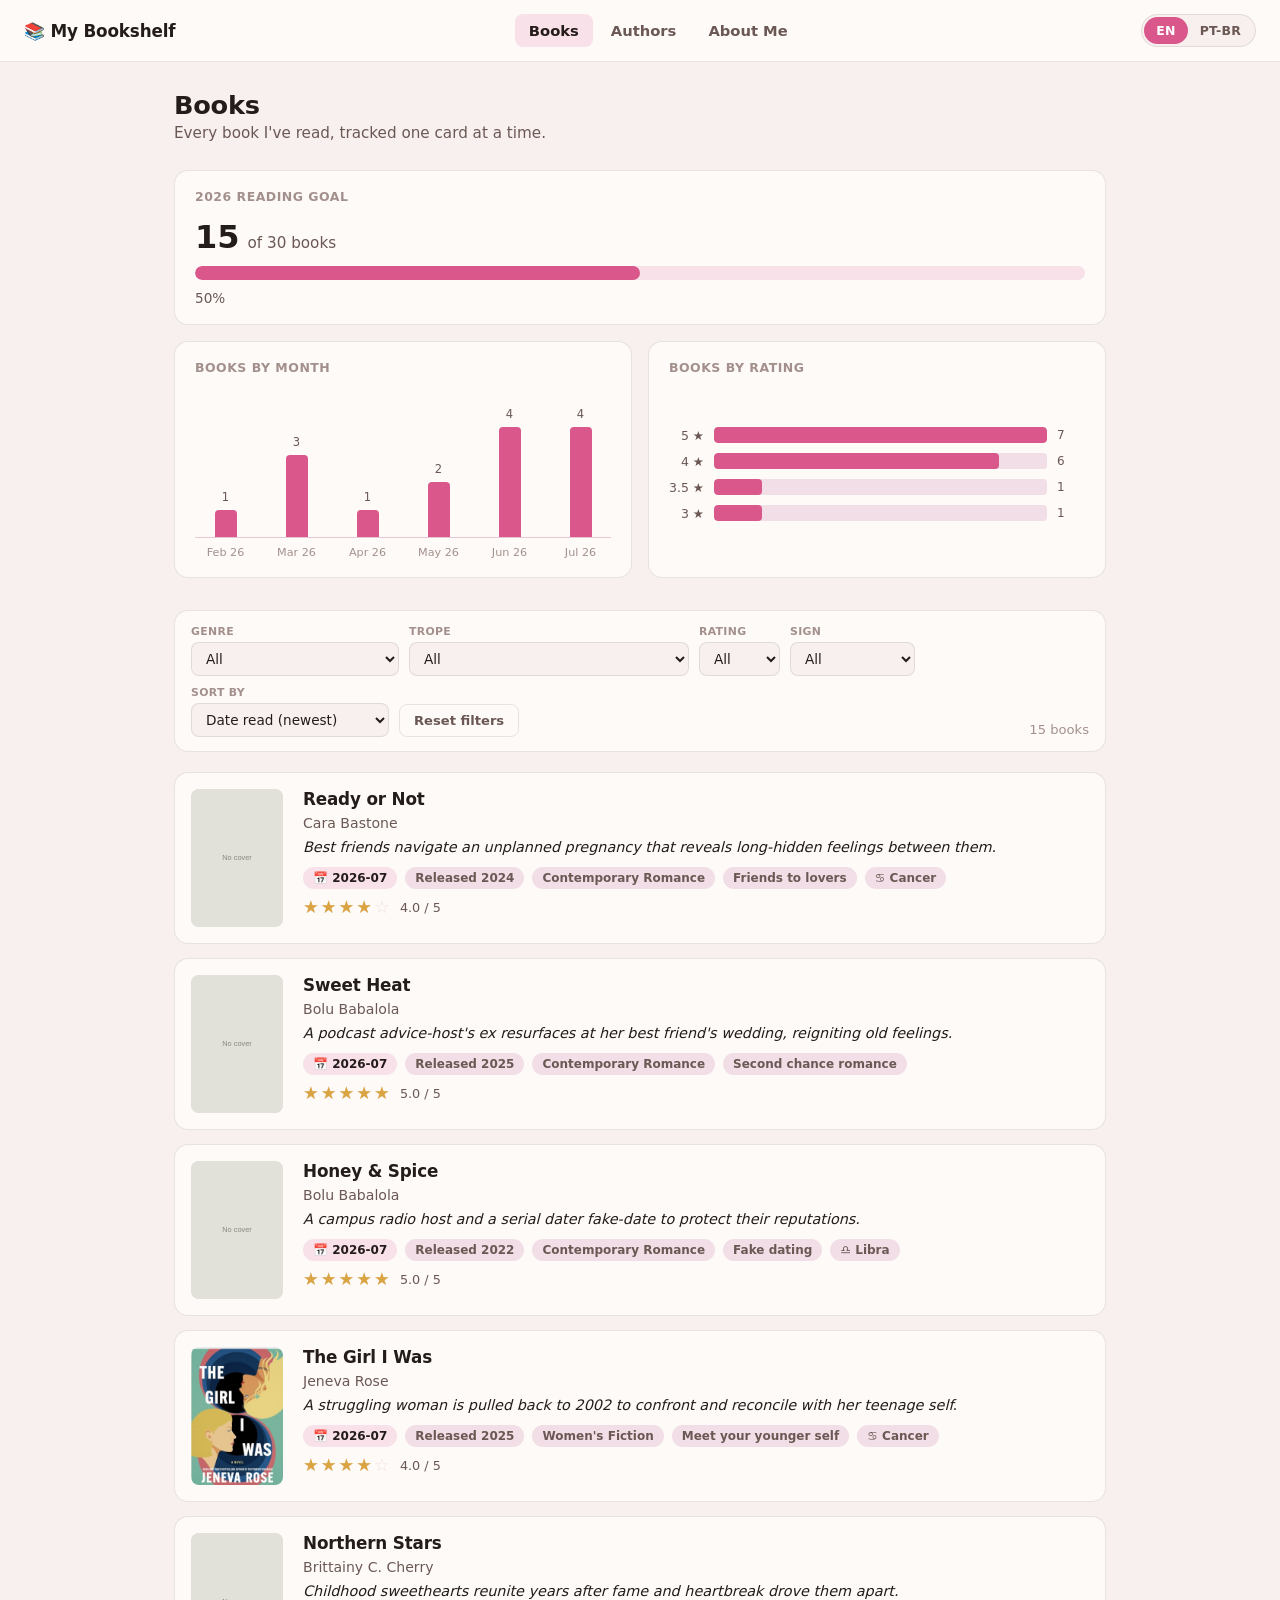
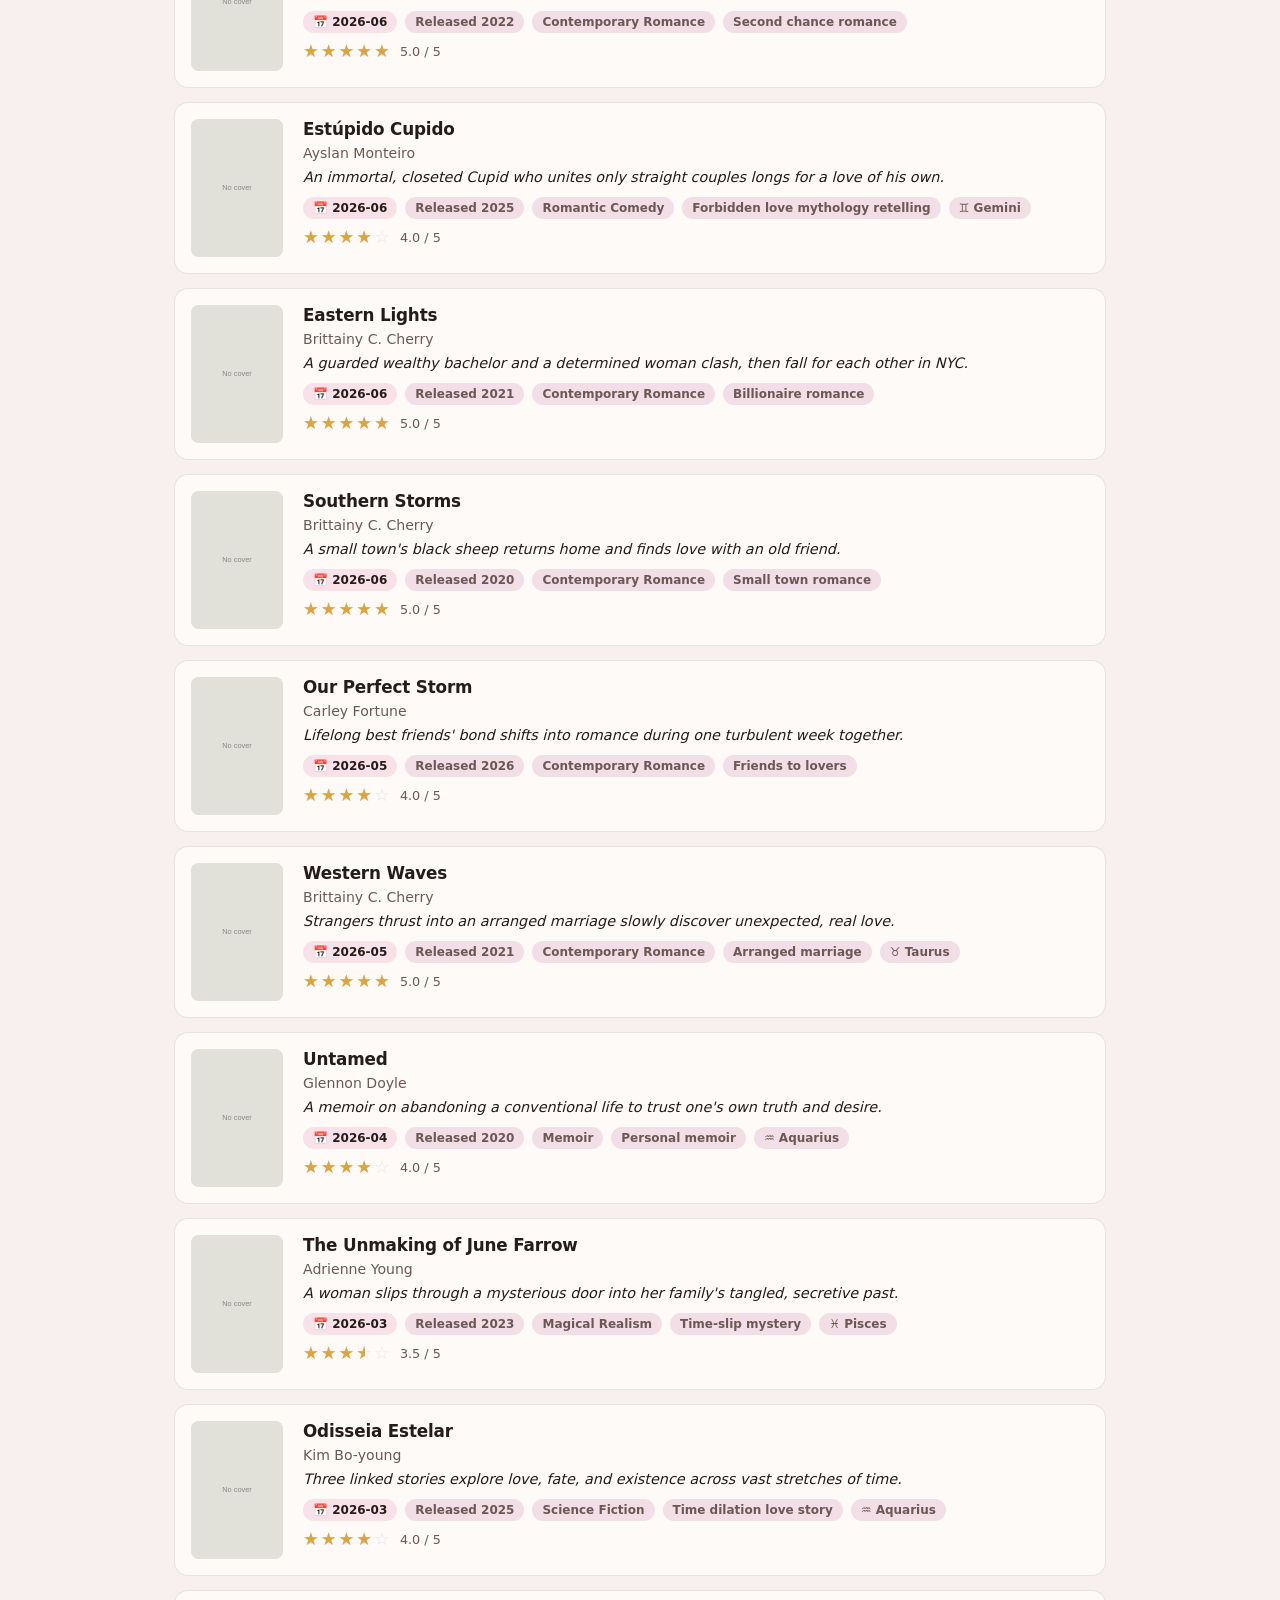
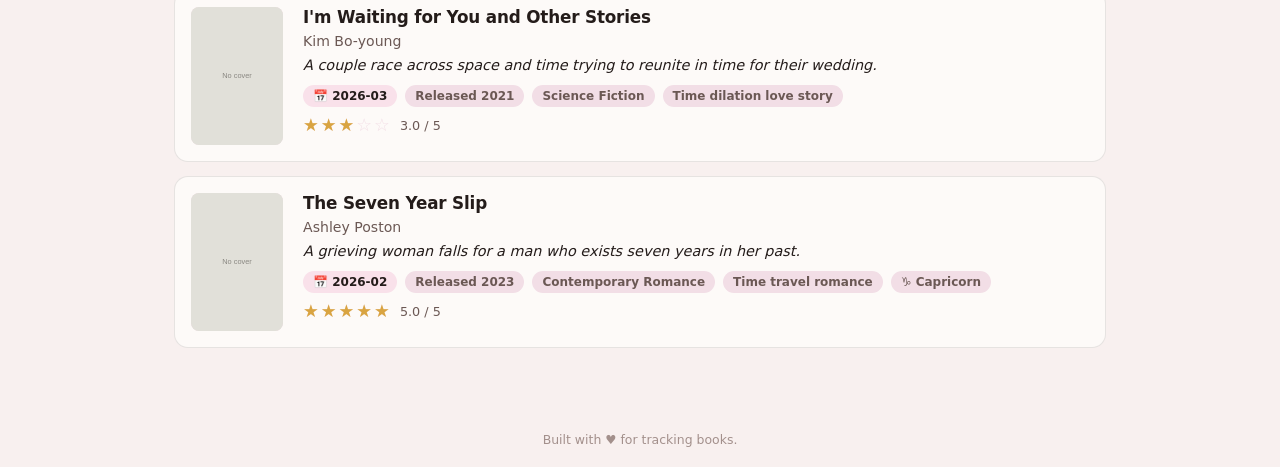
==== commit 395d96a1: "Remove the books-by-trope dashboard chart; trope filter and card tags stay Co-Authored-By: Claude So" ====
--- a/index.html
+++ b/index.html
@@ -28,11 +28,6 @@
       <div class="viz-card">
         <h2 class="viz-card__title" data-i18n="dashboard.byrating.title"></h2>
         <div class="hbarchart" id="chart-byrating"></div>
-      </div>
-
-      <div class="viz-card viz-card--wide">
-        <h2 class="viz-card__title" data-i18n="dashboard.bytrope.title"></h2>
-        <div class="hbarchart" id="chart-bytrope"></div>
       </div>
     </section>
 
--- a/css/style.css
+++ b/css/style.css
@@ -164,6 +164,8 @@
 }
 
 .viz-card {
+  display: flex;
+  flex-direction: column;
   background: var(--surface-1);
   border: 1px solid var(--border);
   border-radius: var(--radius-card);
@@ -175,12 +177,18 @@
 }
 
 .viz-card__title {
+  flex: 0 0 auto;
   font-size: 0.78rem;
   font-weight: 700;
   text-transform: uppercase;
   letter-spacing: 0.04em;
   color: var(--text-muted);
   margin: 0 0 14px;
+}
+
+.viz-card > .barchart,
+.viz-card > .hbarchart {
+  flex: 1;
 }
 
 /* Progress meter */
@@ -278,18 +286,18 @@
   white-space: nowrap;
 }
 
-/* Horizontal bar chart (tropes) */
+/* Horizontal bar chart (tropes, rating) */
 .hbarchart {
-  display: flex;
-  flex-direction: column;
-  gap: 10px;
+  display: grid;
+  grid-template-columns: max-content 1fr 28px;
+  row-gap: 10px;
+  column-gap: 10px;
+  align-items: center;
+  align-content: center;
 }
 
 .hbarchart__row {
-  display: grid;
-  grid-template-columns: 120px 1fr 28px;
-  align-items: center;
-  gap: 10px;
+  display: contents;
 }
 
 .hbarchart__label {
@@ -297,8 +305,6 @@
   color: var(--text-secondary);
   text-align: right;
   white-space: nowrap;
-  overflow: hidden;
-  text-overflow: ellipsis;
 }
 
 .hbarchart__track {
@@ -530,8 +536,9 @@
 ----------------------------------------------------------------- */
 @media (max-width: 720px) {
   .dashboard { grid-template-columns: 1fr; }
-  .book-card { flex-direction: column; }
-  .book-card__cover { width: 100%; height: 200px; }
+  .book-card { flex-direction: column; align-items: center; }
+  .book-card__cover { width: 150px; height: 225px; }
+  .book-card__body { width: 100%; }
   .site-nav { flex-wrap: wrap; }
   .site-nav__links { order: 3; width: 100%; justify-content: flex-start; overflow-x: auto; }
 }
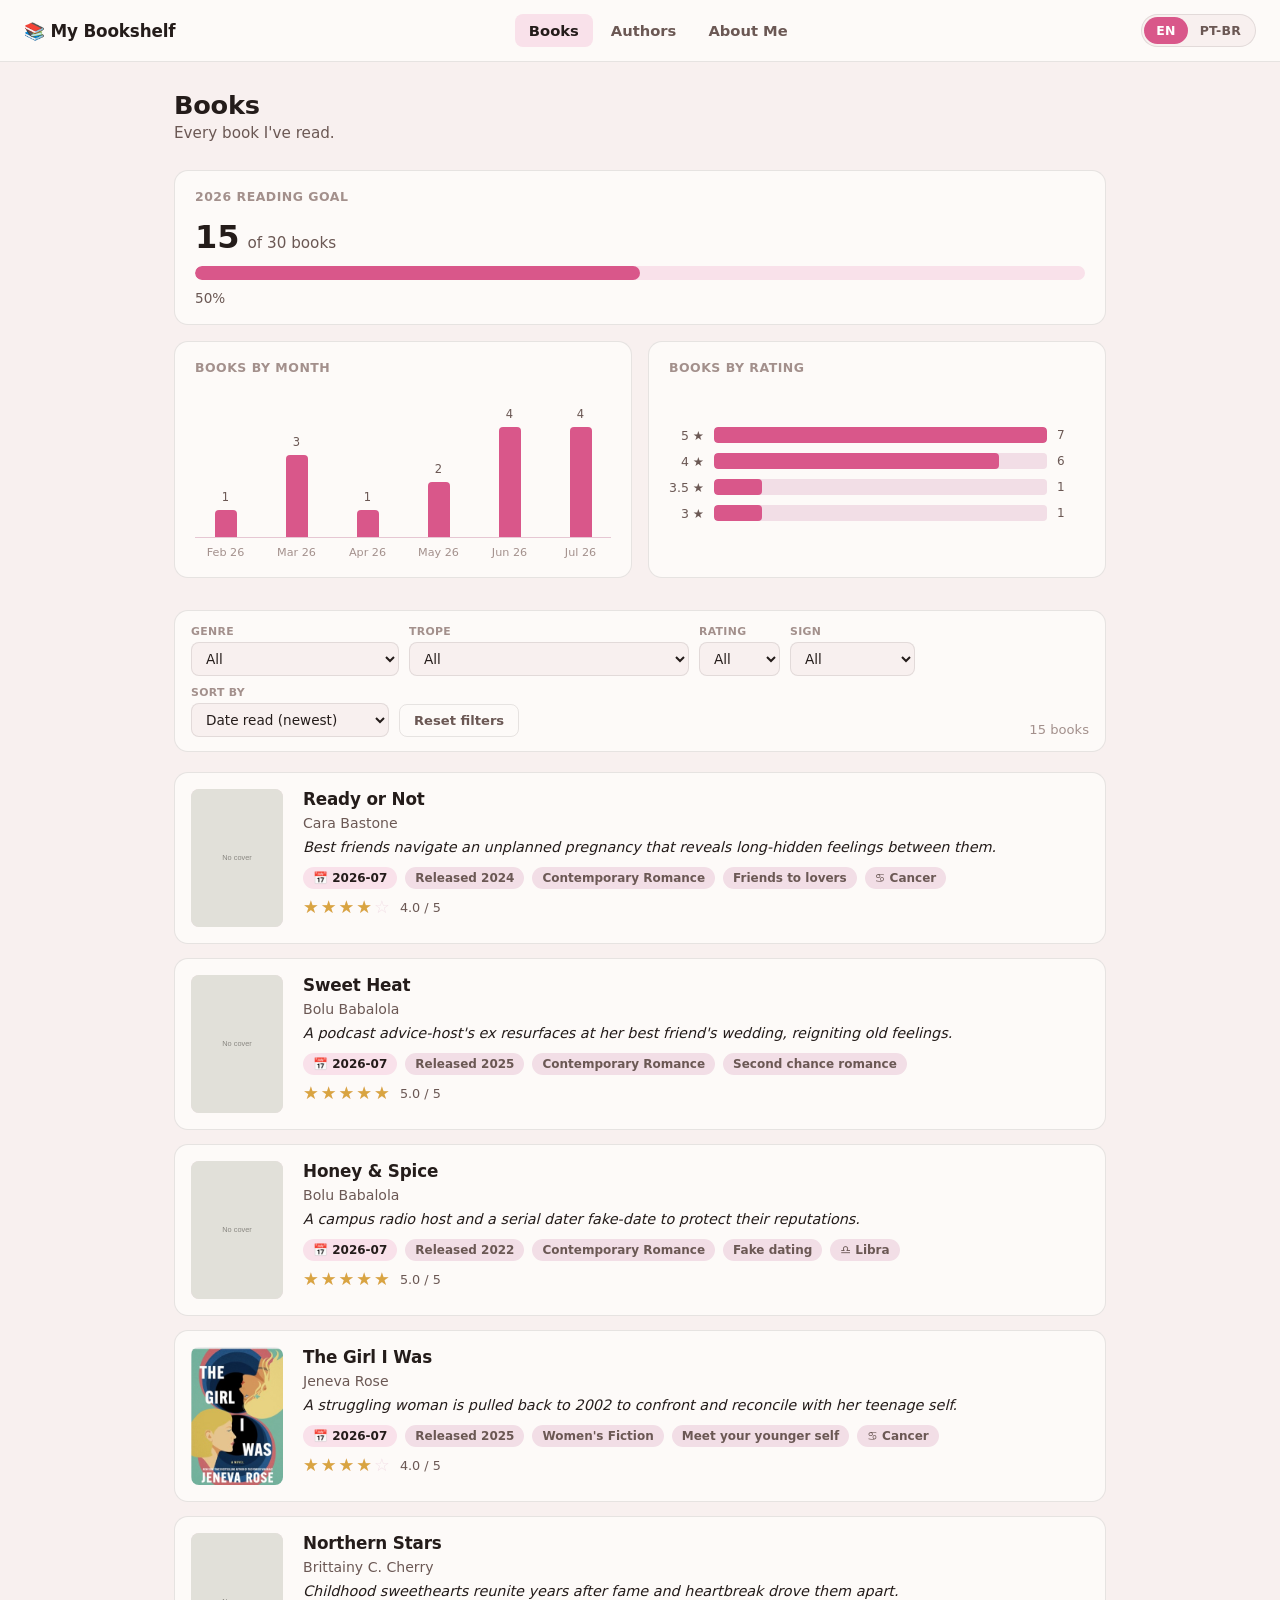
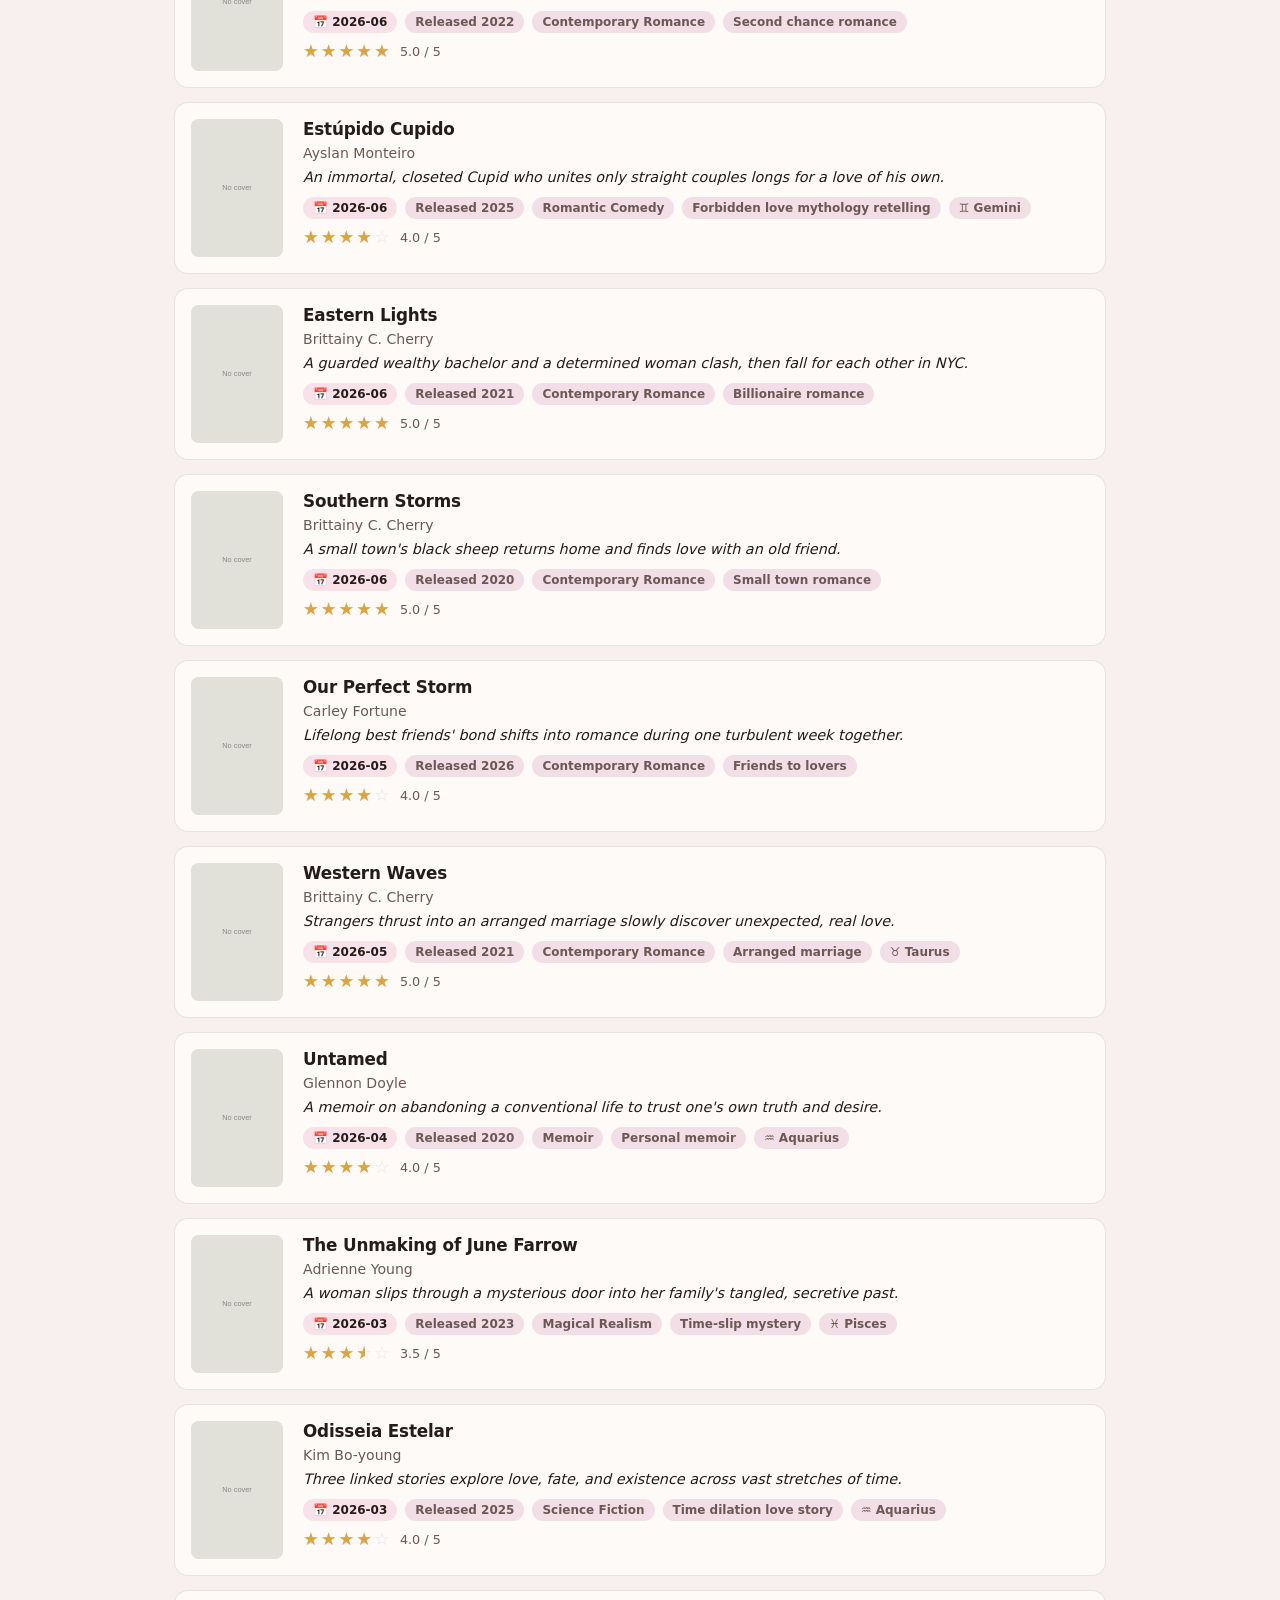
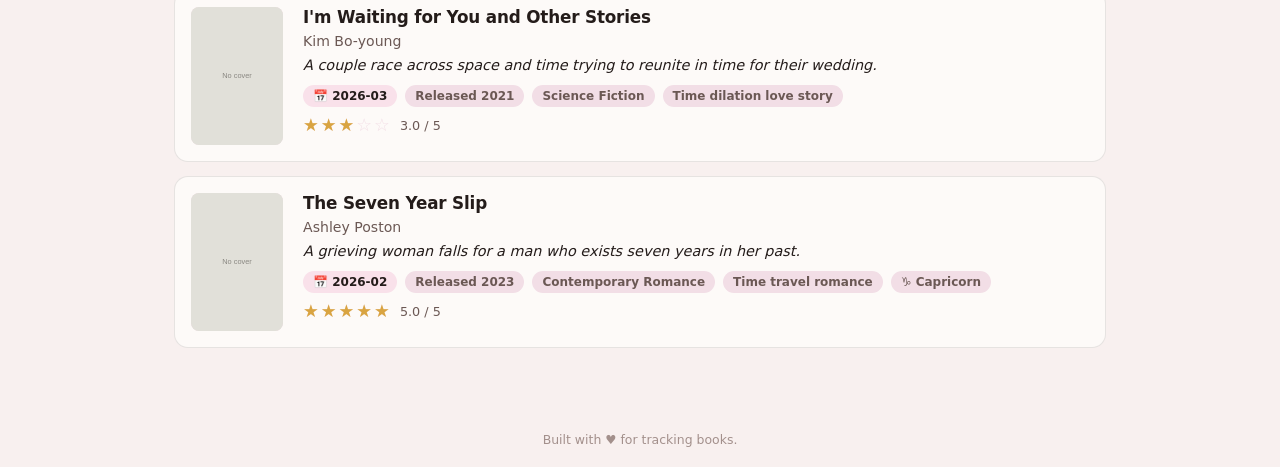
==== commit cc304601: "Add Open Graph/Twitter card meta tags and a custom preview image, so shared links show a rich previe" ====
--- a/index.html
+++ b/index.html
@@ -4,6 +4,20 @@
   <meta charset="utf-8" />
   <meta name="viewport" content="width=device-width, initial-scale=1" />
   <title>Books — My Bookshelf</title>
+
+  <meta property="og:type" content="website" />
+  <meta property="og:site_name" content="My Bookshelf" />
+  <meta property="og:url" content="https://monteirosyasmin.github.io/books-library/" />
+  <meta property="og:title" content="📚 My Bookshelf" />
+  <meta property="og:description" content="Every book I've read — ratings, tropes, and reading stats." />
+  <meta property="og:image" content="https://monteirosyasmin.github.io/books-library/assets/og-image.png" />
+  <meta property="og:image:width" content="1200" />
+  <meta property="og:image:height" content="630" />
+  <meta name="twitter:card" content="summary_large_image" />
+  <meta name="twitter:title" content="📚 My Bookshelf" />
+  <meta name="twitter:description" content="Every book I've read — ratings, tropes, and reading stats." />
+  <meta name="twitter:image" content="https://monteirosyasmin.github.io/books-library/assets/og-image.png" />
+
   <link rel="stylesheet" href="css/style.css" />
 </head>
 <body data-page="books">
